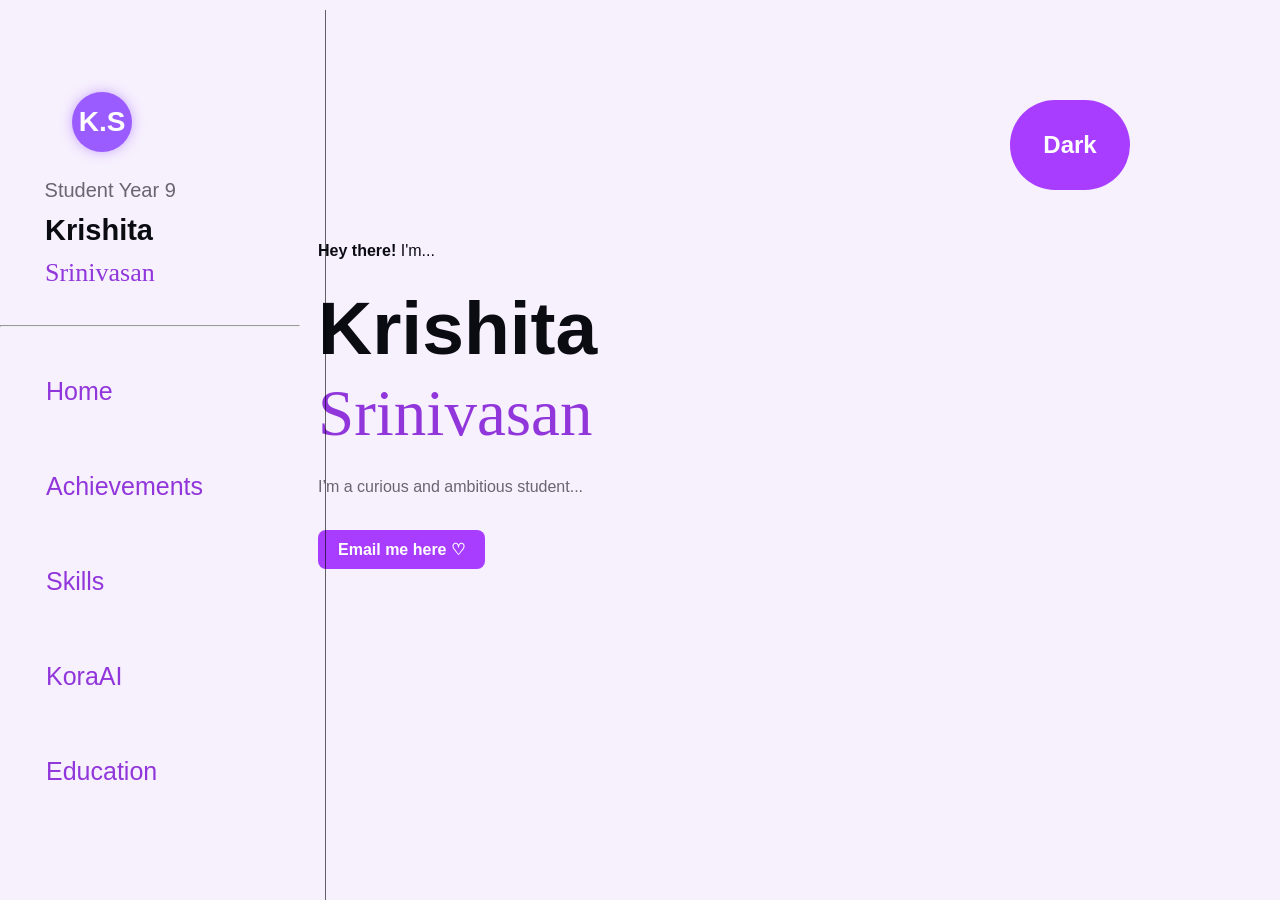
==== index.html @ 71b188e8 "Fix vertical line position and correct achievements link Adjusted the position of the vertical line " ====
<!DOCTYPE html>
<html lang="en">
<head>
    <meta charset="UTF-8">
    <meta http-equiv="X-UA-Compatible" content="IE=edge">
    <meta name="viewport" content="width=device-width, initial-scale=1.0">
    <title>Resume</title>
    <link rel="stylesheet" href="stylish.css">
    <title>Welcome to my site!</title>
</head>

<script src="dockHover.js"></script>

<body class="light-theme" text-align="center">

<div class="site-container">
<div class="sidenav"><br><br><br><br>
 <div class="avatar-text">K.S</div>
 
        <!-- FIXED: vertical line moved slightly right -->
        <div class="fixed-vertical" style="left: 400px;"></div>
  <br>
  <p id="student"> Student Year 9</p>
  <h2 id="name1">Krishita</h2>
  <p id="name2">Srinivasan</p><br>
  <hr>
  <br>
  <br>
  <a href="index.html">Home</a>
  <br>
  <br>
  <br>
  <a href="achievements.html">Achievements</a>
  <br>
  <br>
  <br>
  <a href="skills.html">Skills</a>                                                                                                                                                                                                                                                                                                                                                                                                                                      
  <br>
  <br>  
  <br>  
  <a href="education.html">Education</a>
  <br>
  <br>  
  <br>  
  <a href="chatbot.html">Kora AI</a>
</div>
<div class="vertical-divider"></div>

    <div class="sidenav"><br><br><br><br>
        <div class="avatar-text">K.S</div>

        <!-- FIXED: vertical line moved slightly right -->
        <div class="fixed-vertical" style="left: 430px;"></div>

        <br>
        <p id="student"> Student Year 9</p>
        <h2 id="name1">Krishita</h2>
        <p id="name2">Srinivasan</p><br>
        <hr>
        <br><br>

        <a href="index.html">Home</a>
        <br><br><br>

        <a href="achievments.html">Achievements</a>
        <br><br><br>

        <a href="skills.html">Skills</a>
        <br><br><br>
        <a href="chatbot.html">KoraAI</a>
        <br>
        <br>
        <br>
        <a href="education.html">Education</a>
  
        
    </div>

    <div class="vertical-divider"></div>

    <div class="main">
        <strong>Hey there!</strong> I'm...<br>
        <h1 style="text-align: left;" id="name3">Krishita</h1>
        <p id="name4">Srinivasan</p>
        <p id="msg">I’m a curious and ambitious student...</p>
        <br>
        <a href="mailto:Krishita@outlook.com" class="email-btn">Email me here ♡</a>

        <div>
            <button class="btn">Dark</button>
        </div>

        <script>alert("Welcome to my resume!");</script>
        <script src="JavaScript1.js"></script>
        <noscript>Your browser does not support JavaScript!</noscript>
    </div>

</div>

</body>
</html>
---- stylish.css ----
ul {
    font-family: 'Segoe UI', Tahoma, Geneva, Verdana, sans-serif;
}
li{
    list-style: circle;
}
.list {
    list-style: disc;
}
#msg {
    font-family: Arial, Helvetica, sans-serif;
    opacity: 0.6;
    align-self: center;
}
:root {
    --black: #0B0B12;
    --purple: #f7f0fd;    
}

body {
    background-color: var(--bg);
    color: var(--fontColor);
    font-family: Arial, Helvetica, sans-serif;
}
.btn {
    position: fixed;
    top: 100px;
    right: 150px;
    height: 90px;
    width: 120px;
    background-color:#a83dff;
    cursor: pointer;
    font-size: x-large;
    transition: 0.25s ease; 
     color: #fefdfe;
  text-decoration: none;
  font-weight: 600;
  border-radius: 999px;
  display: inline-block;
}
.btn:hover {
  transform: translateY(-2px);
}
.light-theme {
  --bg: var(--purple);
  --fontColor: var(--black);
  --btnBg: var(--purple);
  --btnFontColor: var(--black);
}

.dark-theme {
  --bg: var(--black);
  --fontColor: var(--purple);
  --btnBg: var(--black);
  --btnFontColor: var(--purple);
}
html { scroll-behavior: smooth; }
/* Base link colour */
a {
  color: #9136db;   /* light purple‑pink */
  text-decoration: none;
}

/* Hover effect */
a:hover {
  color: #f1cffd;   /* brighter pastel pink‑purple */
}

/* Visited links */
a:visited {
  color: #da7ff8;   /* slightly deeper shade */
}

/* Active (when clicking) */
a:active {
  color: #e0cbf2;   /* soft pink flash */
}

/* Wrap text */
p {
  white-space: pre-wrap;
}
/* Style for the side navigation */
.sidenav {
  height: 100%; /* Full-height */
  width: 300px; /* Set the width of the side navigation */
  position: fixed; /* Fixed position */
  z-index: 100; /* Stay on top */
  top: 0; /* Stay at the top */
  left: 0; /* Stay on the left */
  background-color: var(--purple); /* Background color */
  overflow-x: hidden; /* Disable horizontal scroll */
  padding-top: 20px; /* Place content 20px from the top */
  
}
/* Style for the links inside the side navigation */
.sidenav a {
  padding: 6px 8px 6px 16px; /* Padding */
  text-decoration-style: double;/* Remove underline */
  font-size: 25px; /* Increase font size */
  color: #9136db; /* Link color */
  display:ruby-base; /* Make the links appear below each other */
  margin-left: 10%;
}
/* Change color on hover */
.sidenav a:hover {
  color: #e0cbf2;   /* brighter pastel pink‑purple */
}
.sidenav a:visited {
  color: #9136db;   /* slightly deeper shade */
}
.sidenav a:active {
  color: #e0cbf2;   /* soft pink flash */
}
.sidenav a:hover {
  transform: translateX(-10px);
  color: #e0cbf2;
}
.sidenav a {
  transition: transform 0.2s ease;
  display: block; /* ensures transform behaves correctly */
}
/* Style for the main content */
.main {
  margin-left: 300px; /* Same as the width of the sidenav */
  padding: 0px 10px; /* Some padding */
} 
/*on smaller screens, where the height of the sidenav is 100% instead of 100vh, remove the left margin of the main content to prevent it from being hidden behind the sidenav*/
@media screen and (max-height: 450px) {
  .sidenav {padding-top: 15px;}
  .sidenav a {font-size: 18px;}
  .main {margin-left: 0;}
}
.dark-theme .sidenav {
  background-color: var(--black); /* Dark background for sidenav */
}
.vline {
  width: 100px;
  height: 100px;
 color: #000000;
}


.vertical-divider {
  height: 100px;
  width: 1%;
  margin: 14px 0;        /* gap above and below */
  background-color:var(--black);   /* light mode line */
  opacity: 0.6;              /* slightly transparent */
}

/* Dark mode version */
.dark-mode .vertical-divider {
color: #444;  /* darker line for dark mode */
  opacity: 0.7;
}
#name1 {
    font-size: 29px;
    font-family:Arial, Helvetica, sans-serif, Impact, Haettenschweiler, 'Arial Narrow Bold', sans-serif;
    line-break: 0.5;
    margin-left: 15%;
  }
#name2 {
    font-size: 26px;
    font-family:'Times New Roman', Times, serif;
    line-height: 0.009;
    color: #9136db;
    margin-left: 15%;
}
.fixed-vertical {
  border-left: 1px solid rgb(0, 0, 0);
  height: 1230px;
  position: fixed;
  left: 405px;
  margin-left: -105px;
  top: 10px;
  bottom: 10px;
  opacity: 0.6;
  flex-shrink: 0;
}
.dark-theme .fixed-vertical {
    border-left: 2.5px solid rgb(255, 255, 255);
   height: 1230px;
  position: fixed;
  left: 405px;
  margin-left: -105px;
  top: 10px;
  bottom: 10px;
  opacity: 0.6;
  flex-shrink: 0;
}
.email-btn {
  display: inline-block;
  padding: 10px 20px;
  background-color:#a83dff; /* purple accent */
  color: #fefdfe;
  text-decoration: none;
  border-radius: 8px;
  font-weight: 600;
  transition: 0.25s ease;
}

.email-btn:hover {
  background-color: #a83dff; /* darker purple on hover */
  transform: translateY(-2px);
}
#name3 {
    font-size: 75px;
    font-family:Arial, Helvetica, sans-serif, Impact, Haettenschweiler, 'Arial Narrow Bold', sans-serif;
    line-height: 0.5;
    text-align: left;
}

#name4 {
    font-size: 65px;
    font-family:'Times New Roman', Times, serif;
    line-height: 0.009;
    text-align: left;
    color: #9136db;
}
.dark-theme #name4 {
    color: #be79f7;
}
.dark-theme #name2 {
    color: #be79f7;
}
.darktheme .sidenav a{
  color: #be79f7;
}
.darktheme .sidenav a:visited {
  color: #cf9ef7;
}
.darktheme .sidenav a:active {
  color: #be79f7;
}
.darktheme .sidenav a:hover {
  color: #c993f6;
}
.avatar-text {
  width: 60px;
  height: 60px;
  border-radius: 50%;
  background: #9B5CFF;
  color: white;
  display: flex;
  align-items: center;
  justify-content: center;
  font-size: 28px;
  font-weight: 700;
  box-shadow: 0 0 12px rgba(155, 92, 255, 0.5);
  margin-left: 24%;
}
#student {
    font-size: 20px;
    margin-left: 13%;
    opacity: 0.6;
    line-height: 0.009;
}
.site-container {
  width: 1000px;          /* choose the size you want */
  margin: fixed;         /* centers the site */
  background: inherit;    /* keeps your theme working */
}
body {
  min-width: 199px;
}
.change {
    transition: transform 0.2s ease;
    display: block; 
    font-size: 25px; /* Increase font size */
    color: #9136db; /* Link color */
}
.chat-container {
    width: 450px;
    background: white;
    border-radius: 15px;
    box-shadow: 0 0 20px rgba(0,0,0,0.1);
    overflow: hidden;
    margin-top: 40px;
}

.dark-theme .chat-container {
    background: #1a1a1a;
}

.chat-header {
    background: #a83dff;
    padding: 15px;
    text-align: center;
    font-size: 22px;
    color: white;
    font-weight: bold;
}

.chat-box {
    height: 420px;
    padding: 15px;
    overflow-y: auto;
    display: flex;
    flex-direction: column;
}

.bot-message, .user-message {
    padding: 10px 14px;
    margin: 10px 0;
    border-radius: 12px;
    max-width: 80%;
    font-family: Arial, Helvetica, sans-serif;
}

.bot-message {
    background: #f7f0fd;
    align-self: flex-start;
}

.dark-theme .bot-message {
    background: #3a2a4f;
    color: white;
}

.user-message {
    background: #d1ffd6;
    align-self: flex-end;
}

.dark-theme .user-message {
    background: #2f4f2f;
    color: white;
}

.input-area {
    display: flex;
    border-top: 1px solid #ddd;
}

input {
    flex: 1;
    padding: 12px;
    border: none;
    outline: none;
}

button {
    padding: 12px 20px;
    background: #a83dff;
    border: none;
    color: white;
    cursor: pointer;
    transition: 0.2s ease;
}

button:hover {
    transform: translateY(-2px);
}
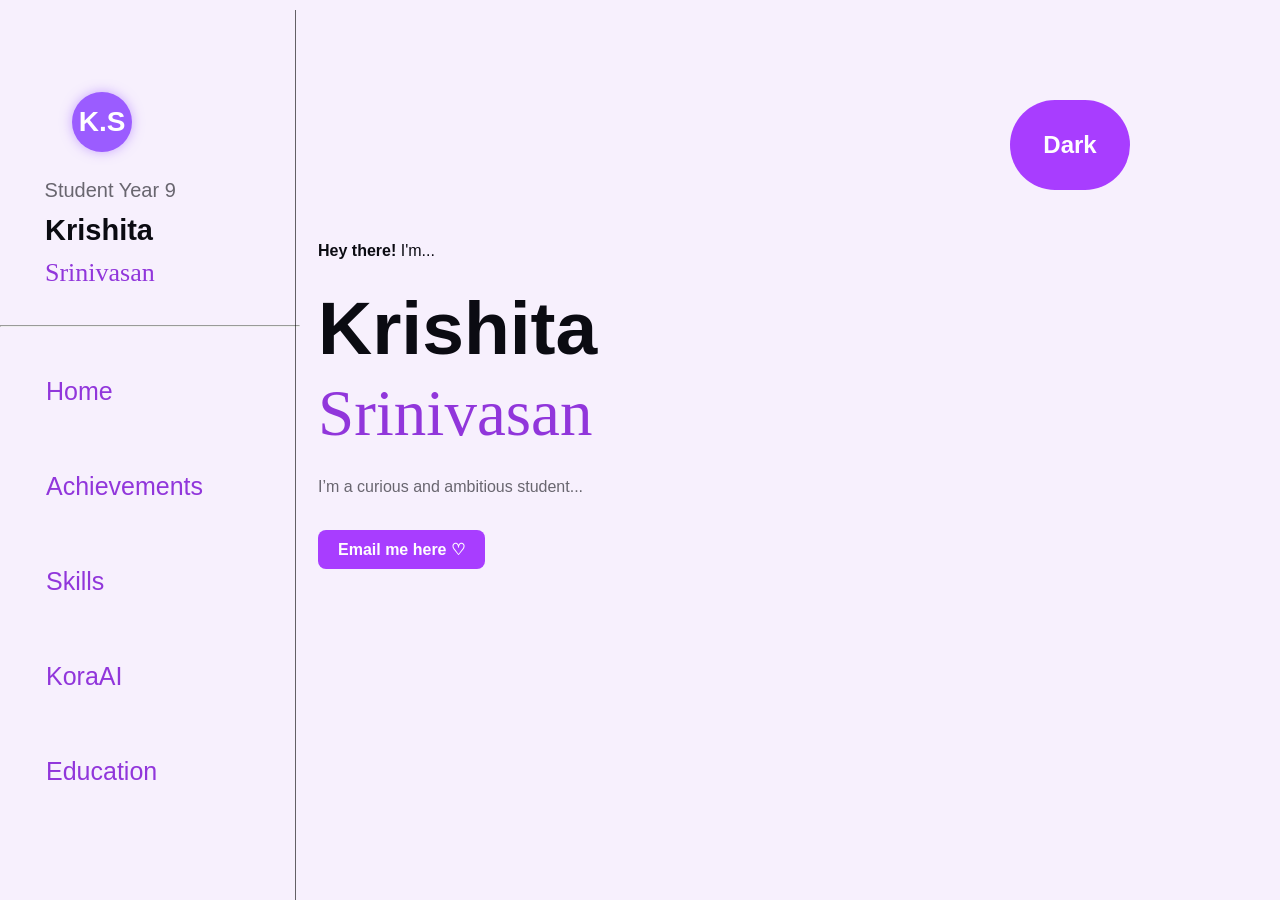
==== commit 77756b51: "Adjust vertical line position in sidenav" ====
--- a/index.html
+++ b/index.html
@@ -50,7 +50,7 @@
         <div class="avatar-text">K.S</div>
 
         <!-- FIXED: vertical line moved slightly right -->
-        <div class="fixed-vertical" style="left: 430px;"></div>
+        <div class="fixed-vertical" style="left: 400px;"></div>
 
         <br>
         <p id="student"> Student Year 9</p>
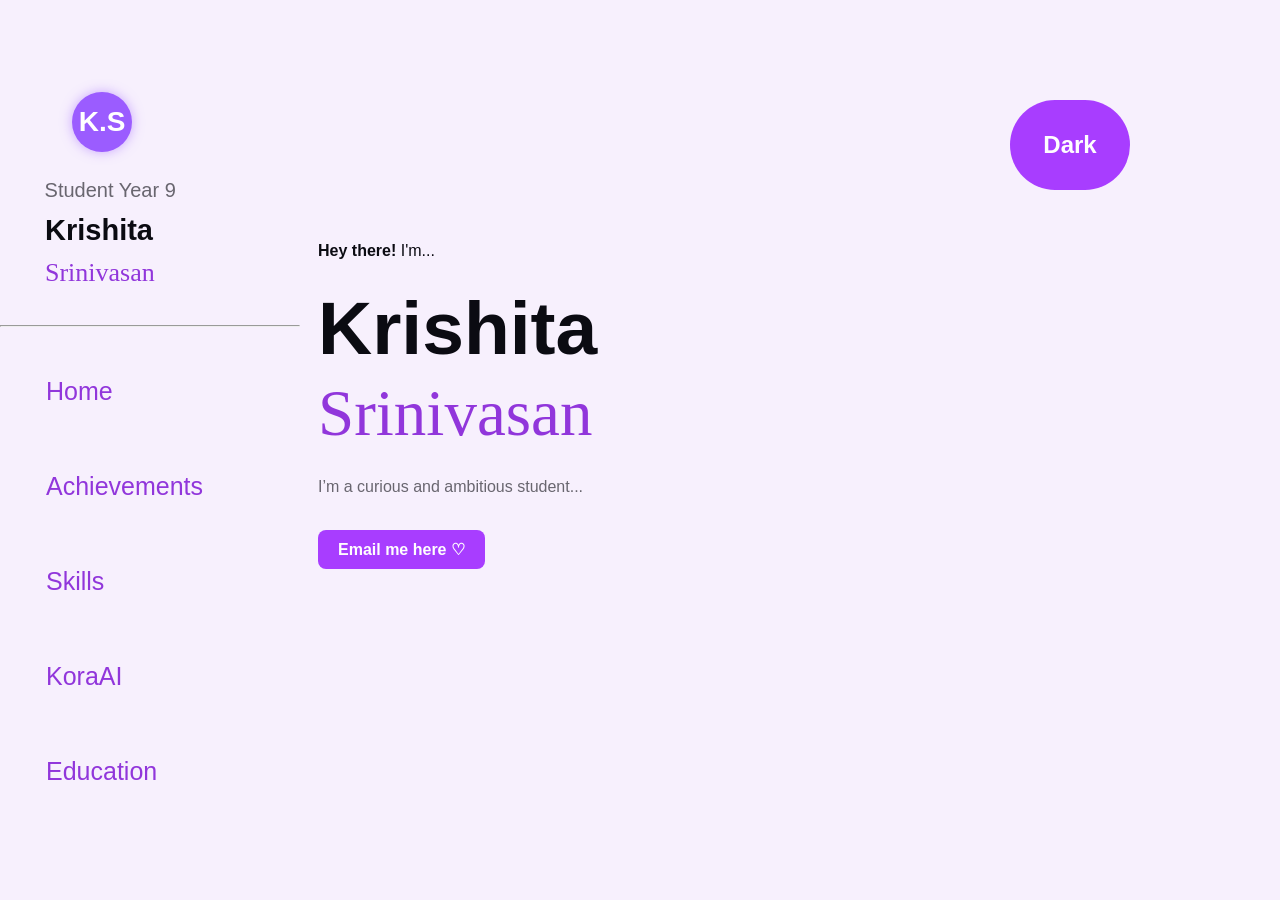
==== commit 769f9272: "Remove fixed vertical line from sidenav Removed fixed vertical line elements from sidenav." ====
--- a/index.html
+++ b/index.html
@@ -17,8 +17,7 @@
 <div class="sidenav"><br><br><br><br>
  <div class="avatar-text">K.S</div>
  
-        <!-- FIXED: vertical line moved slightly right -->
-        <div class="fixed-vertical" style="left: 400px;"></div>
+       
   <br>
   <p id="student"> Student Year 9</p>
   <h2 id="name1">Krishita</h2>
@@ -49,9 +48,7 @@
     <div class="sidenav"><br><br><br><br>
         <div class="avatar-text">K.S</div>
 
-        <!-- FIXED: vertical line moved slightly right -->
-        <div class="fixed-vertical" style="left: 400px;"></div>
-
+       
         <br>
         <p id="student"> Student Year 9</p>
         <h2 id="name1">Krishita</h2>
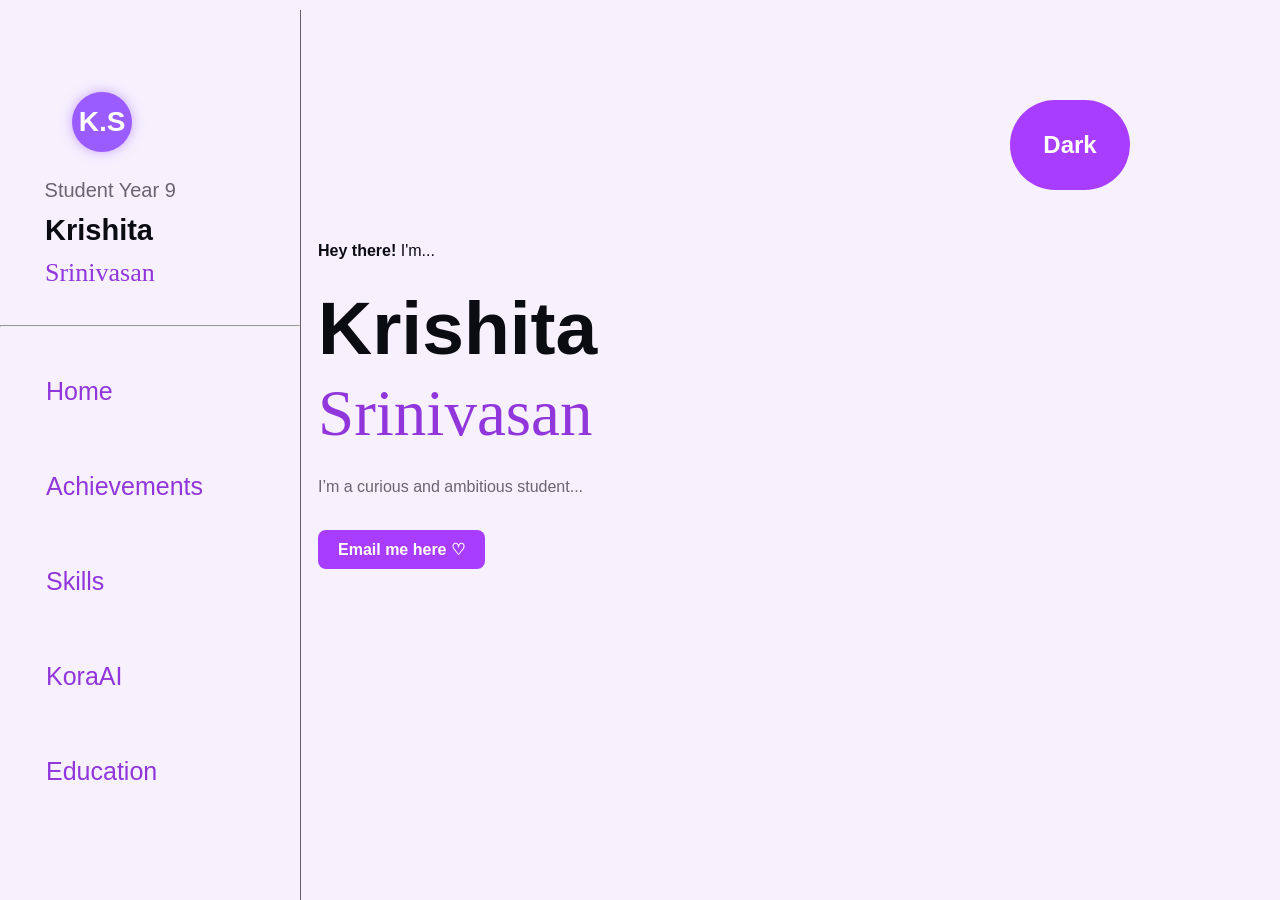
==== commit db40eccc: "Add fixed vertical div to sidenav" ====
--- a/index.html
+++ b/index.html
@@ -16,7 +16,7 @@
 <div class="site-container">
 <div class="sidenav"><br><br><br><br>
  <div class="avatar-text">K.S</div>
- 
+  <div class="fixed-vertical"></div>
        
   <br>
   <p id="student"> Student Year 9</p>
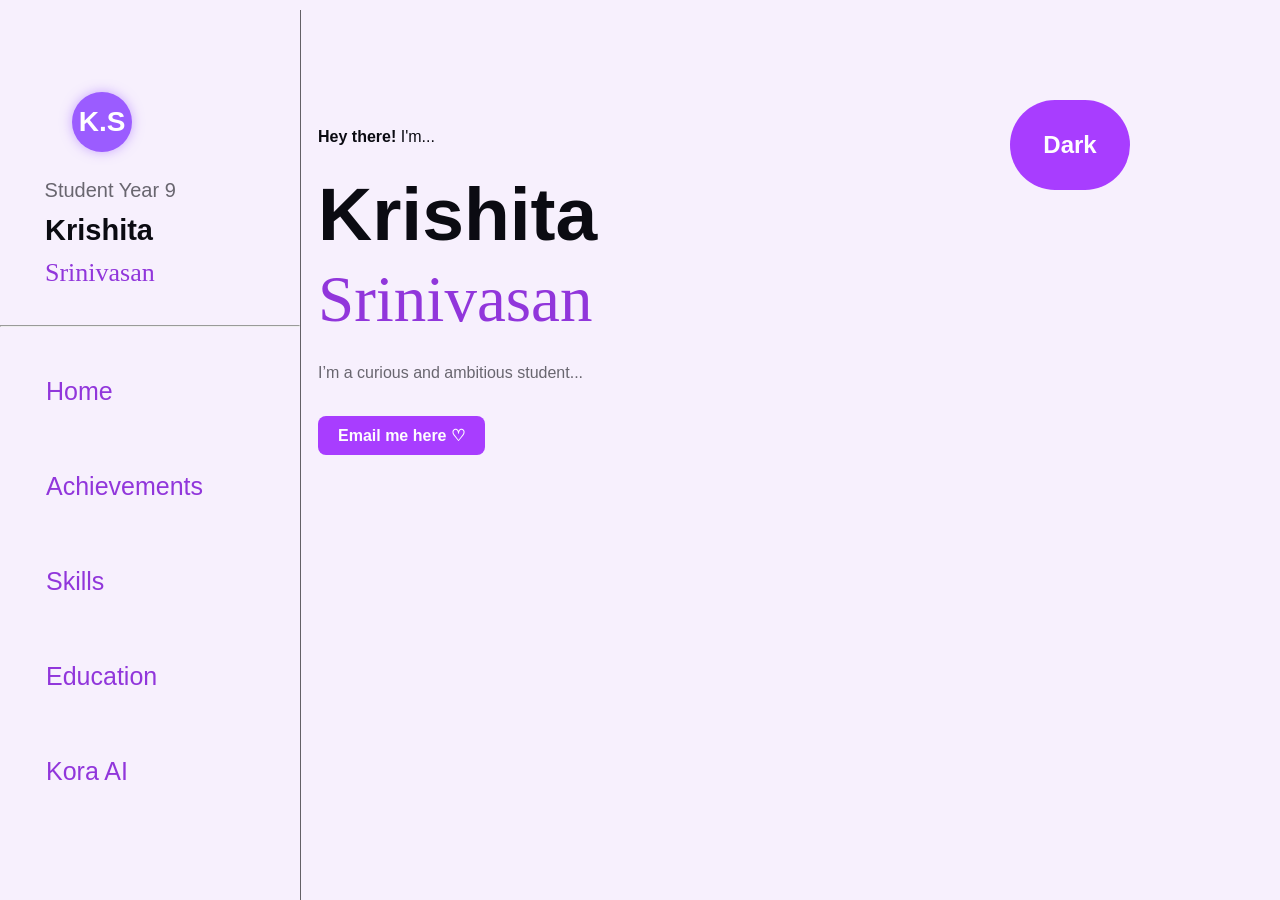
==== commit c10e4a64: "Remove sidenav section from index.html Removed sidenav and its contents from the index.html file." ====
--- a/index.html
+++ b/index.html
@@ -45,35 +45,7 @@
 </div>
 <div class="vertical-divider"></div>
 
-    <div class="sidenav"><br><br><br><br>
-        <div class="avatar-text">K.S</div>
-
-       
-        <br>
-        <p id="student"> Student Year 9</p>
-        <h2 id="name1">Krishita</h2>
-        <p id="name2">Srinivasan</p><br>
-        <hr>
-        <br><br>
-
-        <a href="index.html">Home</a>
-        <br><br><br>
-
-        <a href="achievments.html">Achievements</a>
-        <br><br><br>
-
-        <a href="skills.html">Skills</a>
-        <br><br><br>
-        <a href="chatbot.html">KoraAI</a>
-        <br>
-        <br>
-        <br>
-        <a href="education.html">Education</a>
-  
-        
-    </div>
-
-    <div class="vertical-divider"></div>
+    
 
     <div class="main">
         <strong>Hey there!</strong> I'm...<br>
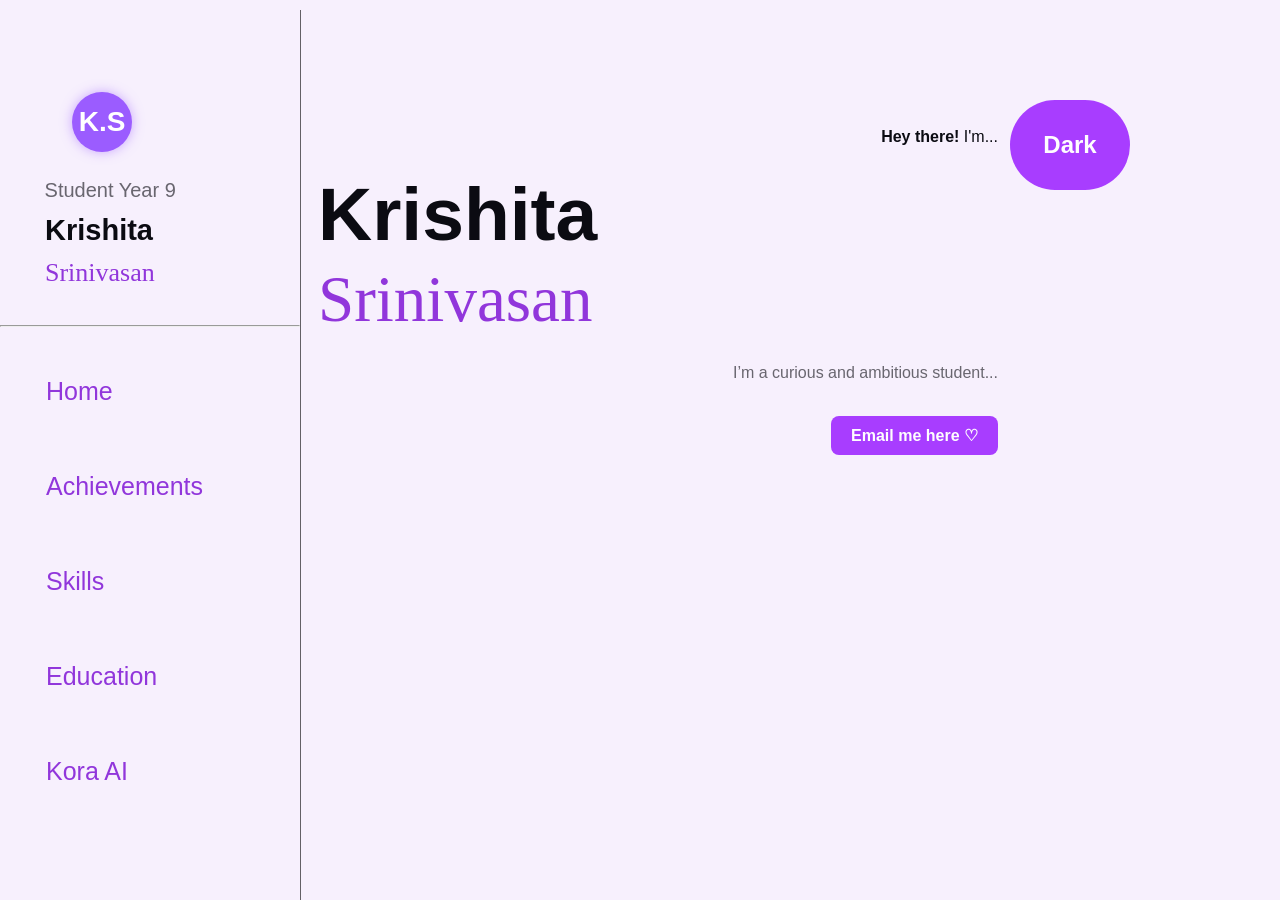
==== commit 94bf8f6b: "Fix HTML formatting in index.html" ====
--- a/index.html
+++ b/index.html
@@ -44,8 +44,7 @@
   <a href="chatbot.html">Kora AI</a>
 </div>
 <div class="vertical-divider"></div>
-
-    
+<div style="text-align: right;">    
 
     <div class="main">
         <strong>Hey there!</strong> I'm...<br>
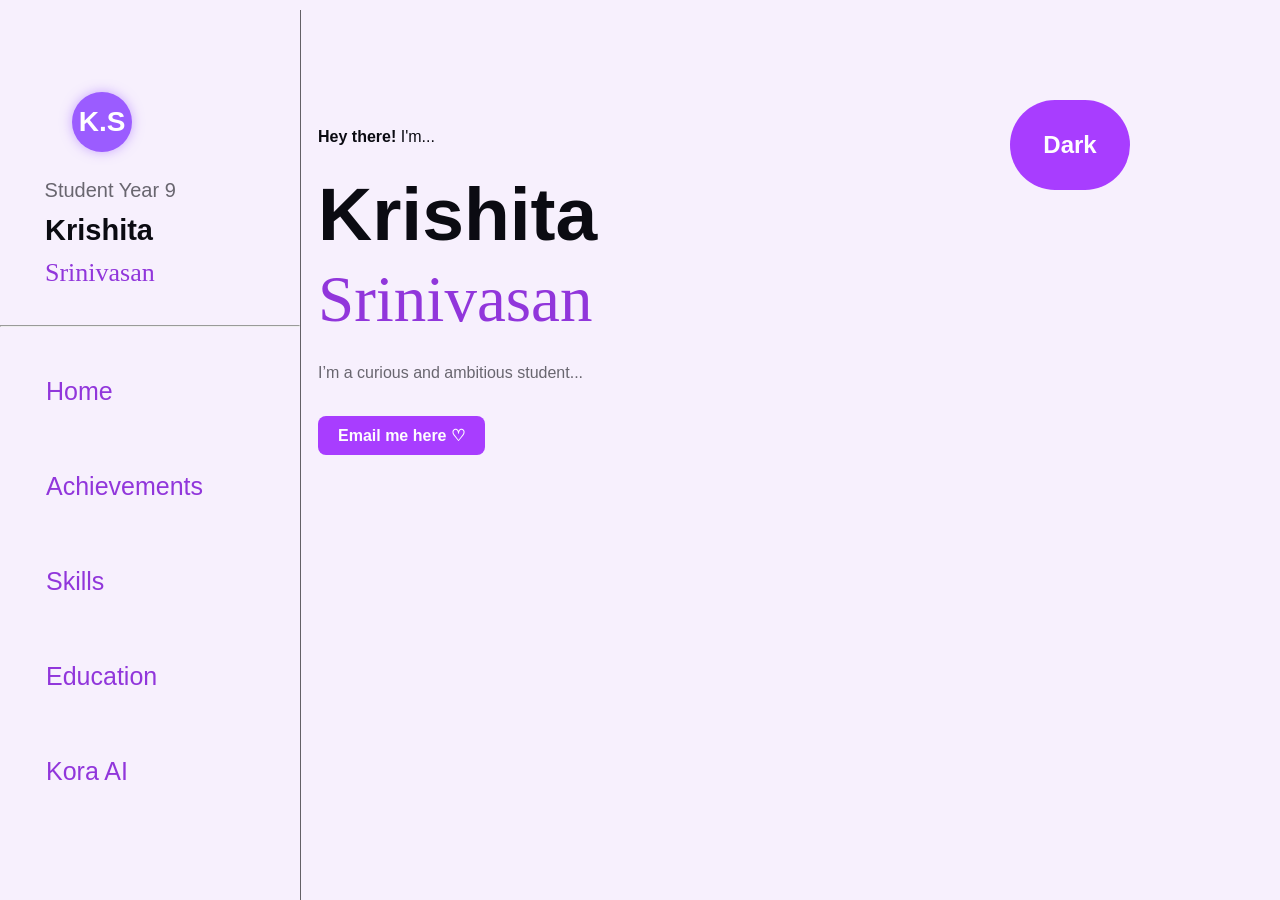
==== commit fe6fdc8e: "Fix HTML formatting in index.html" ====
--- a/index.html
+++ b/index.html
@@ -44,7 +44,7 @@
   <a href="chatbot.html">Kora AI</a>
 </div>
 <div class="vertical-divider"></div>
-<div style="text-align: right;">    
+  
 
     <div class="main">
         <strong>Hey there!</strong> I'm...<br>
